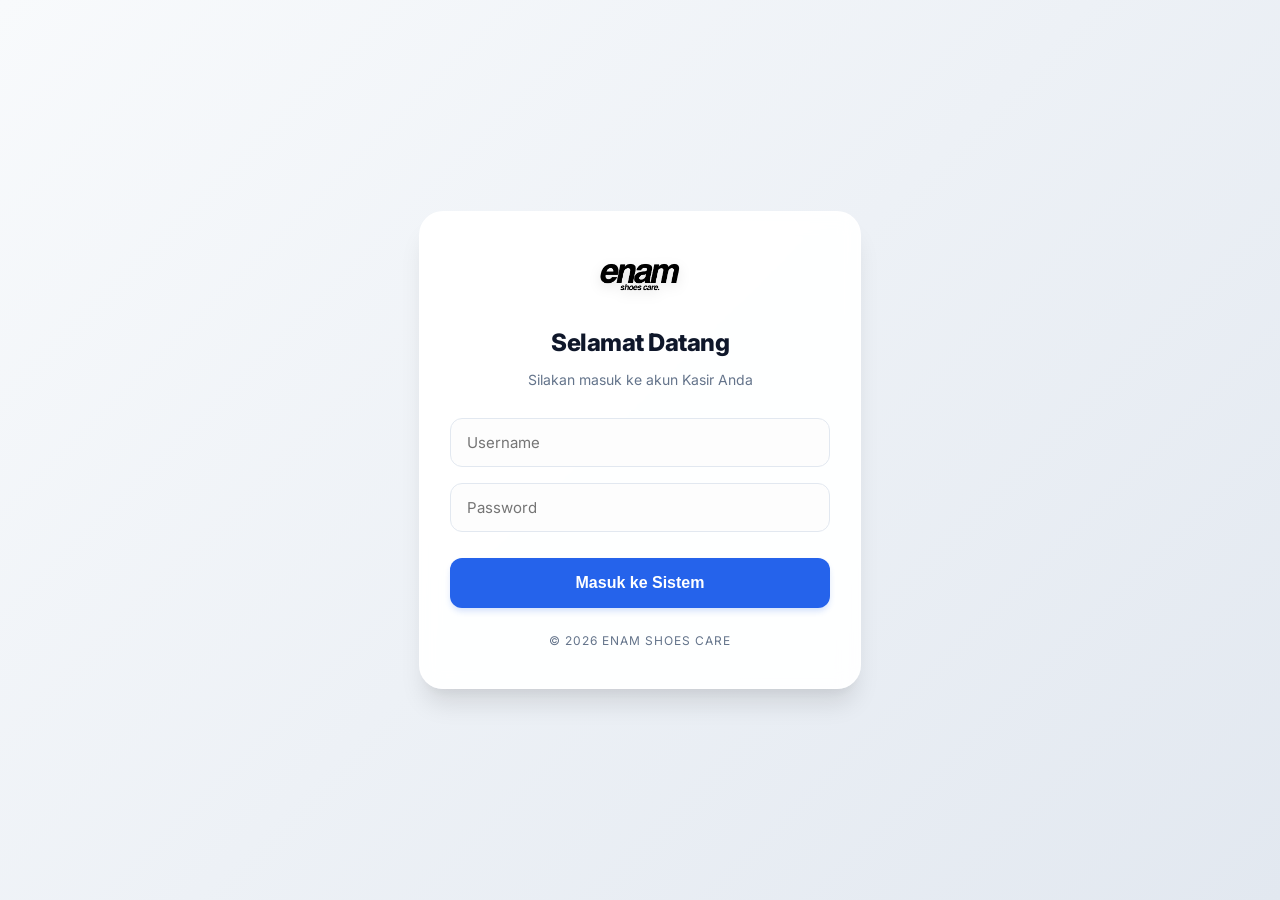
==== login.html @ 01756213 "Add files via upload" ====
<!DOCTYPE html>
<html lang="id">
<head>
    <meta charset="UTF-8">
    <meta name="viewport" content="width=device-width, initial-scale=1.0">
    <title>Login - Enam Shoes Care</title>
    <link href="https://fonts.googleapis.com/css2?family=Inter:wght@400;600;800&display=swap" rel="stylesheet">
    <style>
        :root {
            --primary: #2563eb;
            --primary-hover: #1d4ed8;
            --bg-gradient: linear-gradient(135deg, #f8fafc 0%, #e2e8f0 100%);
            --text-dark: #0f172a;
            --text-muted: #64748b;
        }

        body { 
            font-family: 'Inter', sans-serif; 
            background: var(--bg-gradient);
            display: flex; 
            justify-content: center; 
            align-items: center; 
            height: 100vh; 
            margin: 0; 
            overflow: hidden;
        }

        /* Animasi masuk */
        @keyframes fadeIn {
            from { opacity: 0; transform: translateY(20px); }
            to { opacity: 1; transform: translateY(0); }
        }

        .login-card {
            background: rgba(255, 255, 255, 0.95);
            padding: 40px 30px;
            border-radius: 24px;
            box-shadow: 0 20px 25px -5px rgba(0, 0, 0, 0.1), 0 10px 10px -5px rgba(0, 0, 0, 0.04);
            width: 100%;
            max-width: 380px;
            text-align: center;
            animation: fadeIn 0.6s ease-out;
            backdrop-filter: blur(10px);
            border: 1px solid rgba(255, 255, 255, 0.5);
        }

        .logo-wrapper {
            margin-bottom: 24px;
        }

        .logo { 
            max-width: 110px; 
            height: auto;
            filter: drop-shadow(0 4px 6px rgba(0,0,0,0.1));
            transition: transform 0.3s ease;
        }
        
        .logo:hover {
            transform: scale(1.05);
        }

        h2 { 
            margin: 0 0 8px 0; 
            color: var(--text-dark); 
            font-size: 24px; 
            font-weight: 800;
            letter-spacing: -0.5px;
        }

        p {
            color: var(--text-muted);
            font-size: 14px;
            margin-bottom: 30px;
        }

        .input-group {
            text-align: left;
            margin-bottom: 16px;
        }

        input {
            width: 100%;
            padding: 14px 16px;
            border: 1.5px solid #e2e8f0;
            border-radius: 12px;
            box-sizing: border-box;
            font-size: 15px;
            font-family: inherit;
            transition: all 0.2s ease;
            background: #fdfdfd;
        }

        input:focus {
            outline: none;
            border-color: var(--primary);
            background: white;
            box-shadow: 0 0 0 4px rgba(37, 99, 235, 0.1);
        }

        .btn-login {
            width: 100%;
            padding: 16px;
            background: var(--primary);
            color: white;
            border: none;
            border-radius: 12px;
            font-weight: 700;
            font-size: 16px;
            cursor: pointer;
            transition: all 0.2s ease;
            margin-top: 10px;
            box-shadow: 0 4px 6px -1px rgba(37, 99, 235, 0.2);
        }

        .btn-login:hover {
            background: var(--primary-hover);
            transform: translateY(-1px);
            box-shadow: 0 10px 15px -3px rgba(37, 99, 235, 0.3);
        }

        .btn-login:active {
            transform: translateY(0);
        }

        .footer-text {
            margin-top: 25px;
            font-size: 12px;
            color: var(--text-muted);
            text-transform: uppercase;
            letter-spacing: 1px;
        }
    </style>
</head>
<body>

<div class="login-card">
    <div class="logo-wrapper">
        <img src="logo.png" class="logo" alt="Logo Enam Shoes">
    </div>
    <h2>Selamat Datang</h2>
    <p>Silakan masuk ke akun Kasir Anda</p>
    
    <form id="loginForm">
        <div class="input-group">
            <input type="text" id="username" placeholder="Username" required autocomplete="username">
        </div>
        <div class="input-group">
            <input type="password" id="password" placeholder="Password" required autocomplete="current-password">
        </div>
        <button type="submit" class="btn-login">Masuk ke Sistem</button>
    </form>

    <div class="footer-text">
        &copy; 2026 Enam Shoes Care
    </div>
</div>

<script>
    document.getElementById('loginForm').onsubmit = function(e) {
        e.preventDefault();
        const u = document.getElementById('username').value;
        const p = document.getElementById('password').value;

        // Logika tetap sama seperti permintaan Anda
        if(u === 'admin' && p === 'wdntr12') {
            sessionStorage.setItem('role', 'admin');
            window.location.href = 'index.html';
        } else if(u === 'staf' && p === 'staf123') {
            sessionStorage.setItem('role', 'staff'); // Diubah ke 'staff' agar sinkron dengan file index & rekapan sebelumnya
            window.location.href = 'index.html';
        } else {
            alert("Login Gagal! Periksa kembali username/password.");
        }
    };
</script>

</body>
</html>
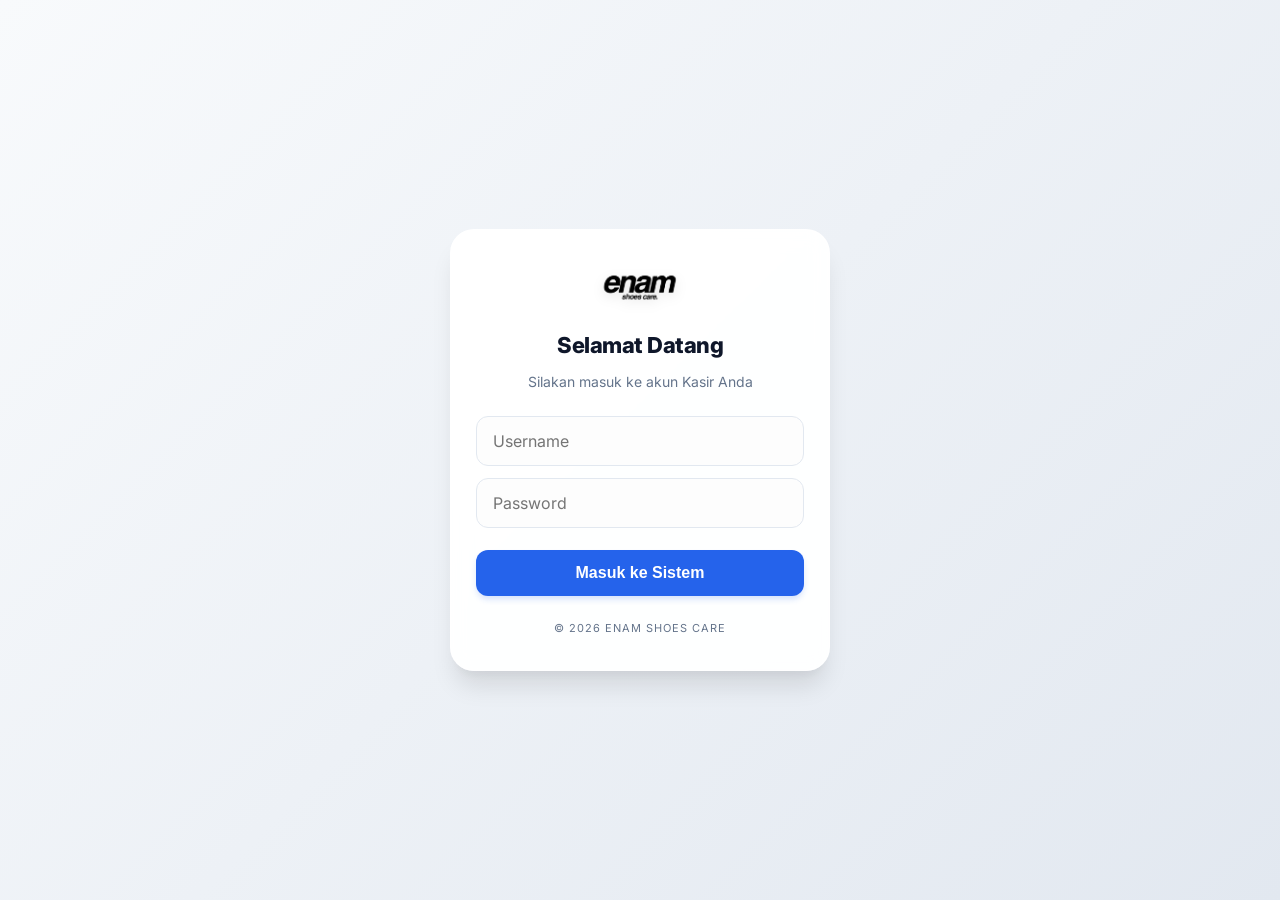
==== commit 85eb3ca9: "login.html" ====
--- a/login.html
+++ b/login.html
@@ -2,7 +2,7 @@
 <html lang="id">
 <head>
     <meta charset="UTF-8">
-    <meta name="viewport" content="width=device-width, initial-scale=1.0">
+    <meta name="viewport" content="width=device-width, initial-scale=1.0, maximum-scale=1.0, user-scalable=no">
     <title>Login - Enam Shoes Care</title>
     <link href="https://fonts.googleapis.com/css2?family=Inter:wght@400;600;800&display=swap" rel="stylesheet">
     <style>
@@ -20,20 +20,22 @@
             display: flex; 
             justify-content: center; 
             align-items: center; 
-            height: 100vh; 
+            min-height: 100vh;
             margin: 0; 
-            overflow: hidden;
+            padding: 20px;
+            box-sizing: border-box;
+            overscroll-behavior: none;
         }
 
         /* Animasi masuk */
         @keyframes fadeIn {
-            from { opacity: 0; transform: translateY(20px); }
+            from { opacity: 0; transform: translateY(15px); }
             to { opacity: 1; transform: translateY(0); }
         }
 
         .login-card {
             background: rgba(255, 255, 255, 0.95);
-            padding: 40px 30px;
+            padding: 35px 25px;
             border-radius: 24px;
             box-shadow: 0 20px 25px -5px rgba(0, 0, 0, 0.1), 0 10px 10px -5px rgba(0, 0, 0, 0.04);
             width: 100%;
@@ -42,27 +44,26 @@
             animation: fadeIn 0.6s ease-out;
             backdrop-filter: blur(10px);
             border: 1px solid rgba(255, 255, 255, 0.5);
+            box-sizing: border-box;
         }
 
-        .logo-wrapper {
-            margin-bottom: 24px;
+        @media (max-width: 350px) {
+            .login-card { padding: 25px 15px; }
+            h2 { font-size: 20px !important; }
         }
 
+        .logo-wrapper { margin-bottom: 20px; }
+
         .logo { 
-            max-width: 110px; 
+            max-width: 100px; 
             height: auto;
             filter: drop-shadow(0 4px 6px rgba(0,0,0,0.1));
-            transition: transform 0.3s ease;
-        }
-        
-        .logo:hover {
-            transform: scale(1.05);
         }
 
         h2 { 
             margin: 0 0 8px 0; 
             color: var(--text-dark); 
-            font-size: 24px; 
+            font-size: 22px; 
             font-weight: 800;
             letter-spacing: -0.5px;
         }
@@ -70,25 +71,28 @@
         p {
             color: var(--text-muted);
             font-size: 14px;
-            margin-bottom: 30px;
+            margin-bottom: 25px;
+            line-height: 1.4;
         }
 
         .input-group {
             text-align: left;
-            margin-bottom: 16px;
+            margin-bottom: 12px;
         }
 
-        input {
-            width: 100%;
-            padding: 14px 16px;
-            border: 1.5px solid #e2e8f0;
-            border-radius: 12px;
-            box-sizing: border-box;
-            font-size: 15px;
-            font-family: inherit;
-            transition: all 0.2s ease;
-            background: #fdfdfd;
-        }
+           input {
+        width: 100%;
+        padding: 14px 16px;
+        border: 1.5px solid #e2e8f0;
+        border-radius: 12px;
+        box-sizing: border-box;
+        font-size: 16px; /* Mencegah auto-zoom di ios */
+        font-family: inherit;
+        transition: all 0.2s ease;
+        background: #fdfdfd;
+        -webkit-appearance: none; /* Tambahkan tanda minus di depan */
+        appearance: none;         /* Tambahkan ini juga agar standar */
+    }
 
         input:focus {
             outline: none;
@@ -99,7 +103,7 @@
 
         .btn-login {
             width: 100%;
-            padding: 16px;
+            padding: 14px;
             background: var(--primary);
             color: white;
             border: none;
@@ -110,21 +114,15 @@
             transition: all 0.2s ease;
             margin-top: 10px;
             box-shadow: 0 4px 6px -1px rgba(37, 99, 235, 0.2);
+            -webkit-tap-highlight-color: transparent;
         }
 
-        .btn-login:hover {
-            background: var(--primary-hover);
-            transform: translateY(-1px);
-            box-shadow: 0 10px 15px -3px rgba(37, 99, 235, 0.3);
-        }
-
-        .btn-login:active {
-            transform: translateY(0);
-        }
+        .btn-login:hover { background: var(--primary-hover); }
+        .btn-login:active { transform: scale(0.98); }
 
         .footer-text {
             margin-top: 25px;
-            font-size: 12px;
+            font-size: 11px;
             color: var(--text-muted);
             text-transform: uppercase;
             letter-spacing: 1px;
@@ -142,7 +140,7 @@
     
     <form id="loginForm">
         <div class="input-group">
-            <input type="text" id="username" placeholder="Username" required autocomplete="username">
+            <input type="text" id="username" placeholder="Username" required autocomplete="username" spellcheck="false">
         </div>
         <div class="input-group">
             <input type="password" id="password" placeholder="Password" required autocomplete="current-password">
@@ -161,12 +159,12 @@
         const u = document.getElementById('username').value;
         const p = document.getElementById('password').value;
 
-        // Logika tetap sama seperti permintaan Anda
+        // FITUR LOGIN ASLI (TIDAK BERUBAH)
         if(u === 'admin' && p === 'wdntr12') {
             sessionStorage.setItem('role', 'admin');
             window.location.href = 'index.html';
         } else if(u === 'staf' && p === 'staf123') {
-            sessionStorage.setItem('role', 'staff'); // Diubah ke 'staff' agar sinkron dengan file index & rekapan sebelumnya
+            sessionStorage.setItem('role', 'staff'); 
             window.location.href = 'index.html';
         } else {
             alert("Login Gagal! Periksa kembali username/password.");
@@ -175,4 +173,4 @@
 </script>
 
 </body>
-</html>+</html>
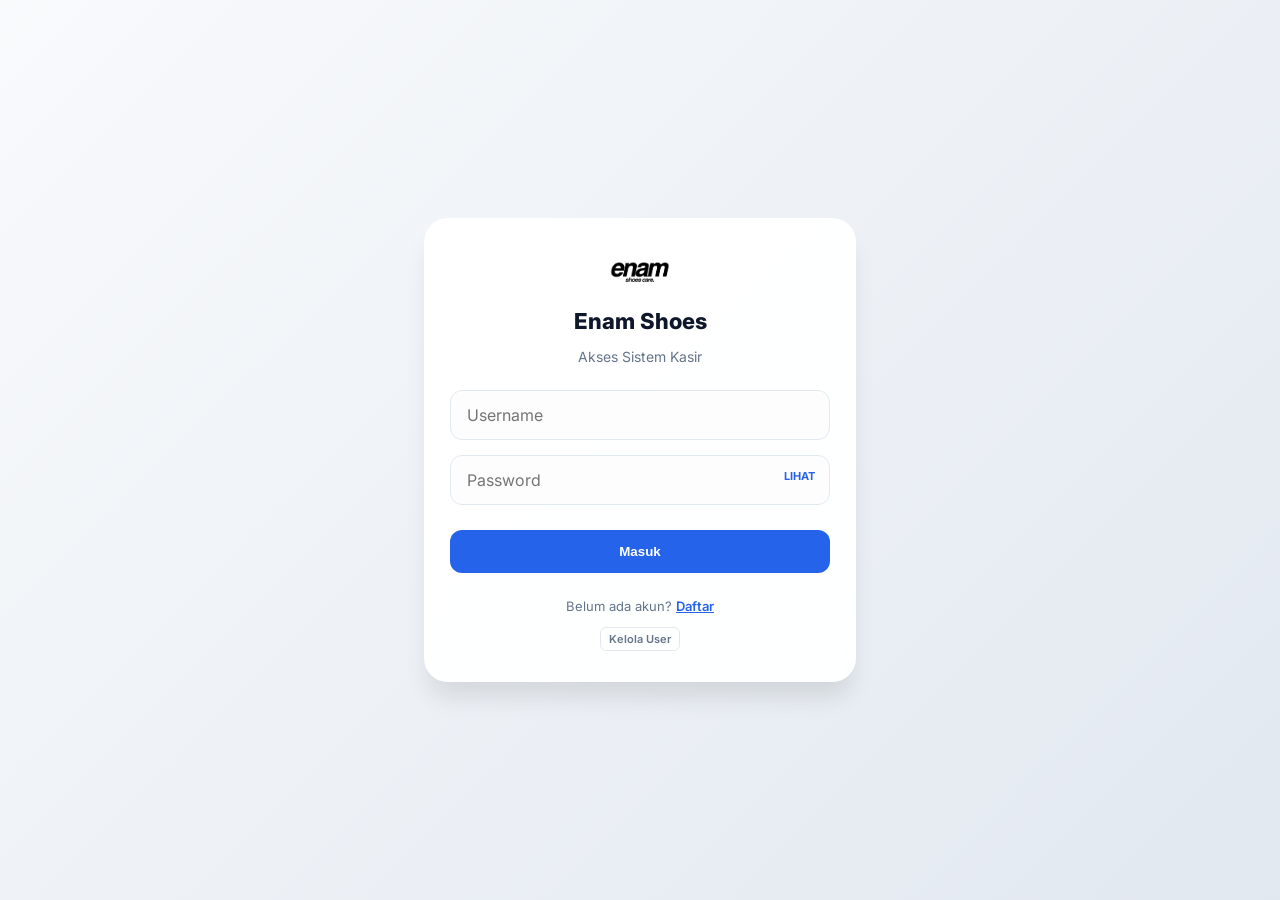
==== commit 76fe8df9: "login.html" ====
--- a/login.html
+++ b/login.html
@@ -3,12 +3,13 @@
 <head>
     <meta charset="UTF-8">
     <meta name="viewport" content="width=device-width, initial-scale=1.0, maximum-scale=1.0, user-scalable=no">
-    <title>Login - Enam Shoes Care</title>
+    <title>Sistem Akses - Enam Shoes Care</title>
     <link href="https://fonts.googleapis.com/css2?family=Inter:wght@400;600;800&display=swap" rel="stylesheet">
     <style>
         :root {
             --primary: #2563eb;
-            --primary-hover: #1d4ed8;
+            --danger: #ef4444;
+            --success: #059669;
             --bg-gradient: linear-gradient(135deg, #f8fafc 0%, #e2e8f0 100%);
             --text-dark: #0f172a;
             --text-muted: #64748b;
@@ -17,160 +18,266 @@
         body { 
             font-family: 'Inter', sans-serif; 
             background: var(--bg-gradient);
-            display: flex; 
-            justify-content: center; 
-            align-items: center; 
-            min-height: 100vh;
-            margin: 0; 
-            padding: 20px;
-            box-sizing: border-box;
-            overscroll-behavior: none;
-        }
-
-        /* Animasi masuk */
-        @keyframes fadeIn {
-            from { opacity: 0; transform: translateY(15px); }
-            to { opacity: 1; transform: translateY(0); }
-        }
-
-        .login-card {
+            display: flex; justify-content: center; align-items: center; 
+            min-height: 100vh; margin: 0; padding: 20px; box-sizing: border-box;
+        }
+
+        .card {
             background: rgba(255, 255, 255, 0.95);
             padding: 35px 25px;
             border-radius: 24px;
-            box-shadow: 0 20px 25px -5px rgba(0, 0, 0, 0.1), 0 10px 10px -5px rgba(0, 0, 0, 0.04);
-            width: 100%;
-            max-width: 380px;
+            box-shadow: 0 20px 25px -5px rgba(0, 0, 0, 0.1);
+            width: 100%; max-width: 380px;
             text-align: center;
-            animation: fadeIn 0.6s ease-out;
             backdrop-filter: blur(10px);
             border: 1px solid rgba(255, 255, 255, 0.5);
-            box-sizing: border-box;
-        }
-
-        @media (max-width: 350px) {
-            .login-card { padding: 25px 15px; }
-            h2 { font-size: 20px !important; }
-        }
-
-        .logo-wrapper { margin-bottom: 20px; }
-
-        .logo { 
-            max-width: 100px; 
-            height: auto;
-            filter: drop-shadow(0 4px 6px rgba(0,0,0,0.1));
-        }
-
-        h2 { 
-            margin: 0 0 8px 0; 
-            color: var(--text-dark); 
-            font-size: 22px; 
-            font-weight: 800;
-            letter-spacing: -0.5px;
-        }
-
-        p {
-            color: var(--text-muted);
-            font-size: 14px;
-            margin-bottom: 25px;
-            line-height: 1.4;
-        }
-
-        .input-group {
-            text-align: left;
-            margin-bottom: 12px;
-        }
-
-           input {
-        width: 100%;
-        padding: 14px 16px;
-        border: 1.5px solid #e2e8f0;
-        border-radius: 12px;
-        box-sizing: border-box;
-        font-size: 16px; /* Mencegah auto-zoom di ios */
-        font-family: inherit;
-        transition: all 0.2s ease;
-        background: #fdfdfd;
-        -webkit-appearance: none; /* Tambahkan tanda minus di depan */
-        appearance: none;         /* Tambahkan ini juga agar standar */
-    }
-
-        input:focus {
-            outline: none;
-            border-color: var(--primary);
-            background: white;
-            box-shadow: 0 0 0 4px rgba(37, 99, 235, 0.1);
-        }
-
-        .btn-login {
-            width: 100%;
-            padding: 14px;
-            background: var(--primary);
-            color: white;
-            border: none;
-            border-radius: 12px;
-            font-weight: 700;
-            font-size: 16px;
-            cursor: pointer;
-            transition: all 0.2s ease;
-            margin-top: 10px;
-            box-shadow: 0 4px 6px -1px rgba(37, 99, 235, 0.2);
-            -webkit-tap-highlight-color: transparent;
-        }
-
-        .btn-login:hover { background: var(--primary-hover); }
-        .btn-login:active { transform: scale(0.98); }
-
-        .footer-text {
-            margin-top: 25px;
-            font-size: 11px;
-            color: var(--text-muted);
-            text-transform: uppercase;
-            letter-spacing: 1px;
-        }
+            animation: fadeIn 0.4s ease-out;
+        }
+
+        @keyframes fadeIn { from { opacity: 0; transform: translateY(10px); } to { opacity: 1; transform: translateY(0); } }
+
+        .hidden { display: none !important; }
+        .logo { max-width: 80px; margin-bottom: 15px; pointer-events: none; }
+        h2 { margin: 0; color: var(--text-dark); font-size: 22px; font-weight: 800; }
+        p { color: var(--text-muted); font-size: 14px; margin-bottom: 25px; }
+
+        .input-group { text-align: left; margin-bottom: 15px; position: relative; }
+        
+        input, select {
+            width: 100%; padding: 14px 16px;
+            border: 1.5px solid #e2e8f0; border-radius: 12px;
+            font-size: 16px; box-sizing: border-box; background: #fdfdfd;
+            font-family: inherit; transition: 0.2s;
+        }
+
+        input:focus { outline: none; border-color: var(--primary); box-shadow: 0 0 0 4px rgba(37,99,235,0.1); }
+
+        .toggle-pass {
+            position: absolute; right: 15px; top: 14px;
+            font-size: 11px; font-weight: 700; color: var(--primary);
+            cursor: pointer; user-select: none; z-index: 5;
+        }
+
+        .btn-main {
+            width: 100%; padding: 14px;
+            background: var(--primary); color: white;
+            border: none; border-radius: 12px;
+            font-weight: 700; cursor: pointer; margin-top: 10px;
+        }
+
+        /* Modal Manajemen Pengguna */
+        .modal {
+            position: fixed; top: 0; left: 0; width: 100%; height: 100%;
+            background: rgba(15, 23, 42, 0.7); display: flex; justify-content: center; align-items: center;
+            z-index: 100; backdrop-filter: blur(5px);
+        }
+        .modal-content {
+            background: white; padding: 30px; border-radius: 24px;
+            width: 90%; max-width: 400px; max-height: 80vh; overflow-y: auto;
+            text-align: center;
+        }
+        .user-list-container {
+            margin: 20px 0; border: 1px solid #f1f5f9; border-radius: 12px;
+            max-height: 250px; overflow-y: auto;
+        }
+        .user-item {
+            display: flex; justify-content: space-between; align-items: center;
+            padding: 12px 15px; border-bottom: 1px solid #f1f5f9;
+        }
+        .user-item:last-child { border-bottom: none; }
+        .user-info { text-align: left; }
+        .user-info b { font-size: 14px; color: var(--text-dark); display: block; }
+        .user-info i { font-size: 11px; color: var(--text-muted); font-style: normal; }
+        
+        .btn-del {
+            background: #fee2e2; color: #dc2626; border: none;
+            padding: 6px 12px; border-radius: 8px; cursor: pointer; 
+            font-size: 11px; font-weight: 800;
+        }
+
+        .switch-text { margin-top: 25px; font-size: 13px; color: var(--text-muted); }
+        .switch-text span { color: var(--primary); cursor: pointer; font-weight: 600; text-decoration: underline; }
     </style>
 </head>
 <body>
 
-<div class="login-card">
-    <div class="logo-wrapper">
-        <img src="logo.png" class="logo" alt="Logo Enam Shoes">
+    <!-- HALAMAN LOGIN -->
+    <div id="loginPage" class="card">
+        <img src="logo.png" class="logo">
+        <h2>Enam Shoes</h2>
+        <p>Akses Sistem Kasir</p>
+        <form id="loginForm">
+            <div class="input-group">
+                <input type="text" id="l_user" placeholder="Username" required>
+            </div>
+            <div class="input-group">
+                <input type="password" id="l_pass" placeholder="Password" required>
+                <span class="toggle-pass" onclick="toggleView('l_pass')">LIHAT</span>
+            </div>
+            <button type="submit" class="btn-main">Masuk</button>
+        </form>
+        <div class="switch-text">
+            Belum ada akun? <span onclick="showPage('signupPage')">Daftar</span><br><br>
+            <span onclick="openManageUsers()" style="color: #64748b; text-decoration: none; font-size: 11px; border: 1px solid #e2e8f0; padding: 4px 8px; border-radius: 6px;">Kelola User</span>
+        </div>
     </div>
-    <h2>Selamat Datang</h2>
-    <p>Silakan masuk ke akun Kasir Anda</p>
-    
-    <form id="loginForm">
-        <div class="input-group">
-            <input type="text" id="username" placeholder="Username" required autocomplete="username" spellcheck="false">
+
+    <!-- HALAMAN DAFTAR -->
+    <div id="signupPage" class="card hidden">
+        <h2>Daftar Staf</h2>
+        <p>Buat akun akses baru</p>
+        <form id="signupForm">
+            <div class="input-group"><input type="text" id="s_user" placeholder="Username Baru" required></div>
+            <div class="input-group">
+                <input type="password" id="s_pass" placeholder="Password Baru" required>
+                <span class="toggle-pass" onclick="toggleView('s_pass')">LIHAT</span>
+            </div>
+            <div class="input-group">
+                <select id="s_role" onchange="checkRole()">
+                    <option value="staff">Staff / Kasir</option>
+                    <option value="admin">Administrator</option>
+                </select>
+            </div>
+            <div id="pinArea" class="hidden">
+                <div class="input-group">
+                    <input type="password" id="s_pin" placeholder="PIN Otorisasi Admin" inputmode="numeric">
+                </div>
+            </div>
+            <button type="submit" class="btn-main" style="background: var(--success)">Daftar Akun</button>
+        </form>
+        <div class="switch-text">Sudah ada akun? <span onclick="showPage('loginPage')">Login</span></div>
+    </div>
+
+    <!-- MODAL MANAJEMEN USER -->
+    <div id="manageModal" class="modal hidden">
+        <div class="modal-content">
+            <h3 style="margin:0">Manajemen Pengguna</h3>
+            <p style="font-size: 12px; margin-top:5px">Daftar akun yang tersimpan di perangkat ini.</p>
+            
+            <div class="user-list-container" id="userList">
+                <!-- Data User Muncul Disini -->
+            </div>
+            
+            <button onclick="closeManageUsers()" class="btn-main" style="background: var(--text-dark)">Tutup</button>
         </div>
-        <div class="input-group">
-            <input type="password" id="password" placeholder="Password" required autocomplete="current-password">
-        </div>
-        <button type="submit" class="btn-login">Masuk ke Sistem</button>
-    </form>
-
-    <div class="footer-text">
-        &copy; 2026 Enam Shoes Care
     </div>
-</div>
 
 <script>
+    const DB_KEY = 'enamShoes_users';
+    const ADMIN_PIN = "132003";
+
+    // --- LOGIKA DATABASE (LocalStorage) ---
+    function initDB() {
+        let data = localStorage.getItem(DB_KEY);
+        if (!data || data === "[]") {
+            const initialUsers = [
+                {user: 'admin', pass: 'wdntr12', role: 'admin'},
+                {user: 'staf', pass: 'staf123', role: 'staff'}
+            ];
+            localStorage.setItem(DB_KEY, JSON.stringify(initialUsers));
+            return initialUsers;
+        }
+        return JSON.parse(data);
+    }
+
+    function toggleView(id) {
+        const x = document.getElementById(id);
+        x.type === "password" ? x.type = "text" : x.type = "password";
+    }
+
+    function showPage(id) {
+        document.getElementById('loginPage').classList.add('hidden');
+        document.getElementById('signupPage').classList.add('hidden');
+        document.getElementById(id).classList.remove('hidden');
+    }
+
+    function checkRole() {
+        const role = document.getElementById('s_role').value;
+        document.getElementById('pinArea').className = (role === 'admin' ? '' : 'hidden');
+    }
+
+    // --- MANAJEMEN USER (Fix image_0d4720.jpg) ---
+    function openManageUsers() {
+        const input = prompt("Masukkan PIN Admin:");
+        if (input === null) return;
+        if (input !== ADMIN_PIN) return alert("Akses Ditolak! PIN Salah.");
+
+        document.getElementById('manageModal').classList.remove('hidden');
+        renderUserList();
+    }
+
+    function closeManageUsers() {
+        document.getElementById('manageModal').classList.add('hidden');
+    }
+
+    function renderUserList() {
+        const users = initDB();
+        const container = document.getElementById('userList');
+        container.innerHTML = '';
+
+        users.forEach((u, index) => {
+            const item = document.createElement('div');
+            item.className = 'user-item';
+            item.innerHTML = `
+                <div class="user-info">
+                    <b>${u.user}</b>
+                    <i>Role: ${u.role}</i>
+                </div>
+                ${u.user !== 'admin' ? `<button class="btn-del" onclick="deleteUser(${index})">Hapus</button>` : '<small style="color:#cbd5e1">Sistem</small>'}
+            `;
+            container.appendChild(item);
+        });
+    }
+
+    function deleteUser(index) {
+        if (confirm("Hapus akun ini?")) {
+            let users = initDB();
+            users.splice(index, 1);
+            localStorage.setItem(DB_KEY, JSON.stringify(users));
+            renderUserList();
+        }
+    }
+
+    // --- HANDLER FORM ---
+    document.getElementById('signupForm').onsubmit = function(e) {
+        e.preventDefault();
+        const user = document.getElementById('s_user').value.trim();
+        const pass = document.getElementById('s_pass').value;
+        const role = document.getElementById('s_role').value;
+        const pin = document.getElementById('s_pin').value;
+
+        if (role === 'admin' && pin !== ADMIN_PIN) return alert("PIN Otorisasi Salah!");
+        
+        let users = initDB();
+        if (users.some(u => u.user.toLowerCase() === user.toLowerCase())) return alert("Username sudah terdaftar!");
+
+        users.push({user, pass, role});
+        localStorage.setItem(DB_KEY, JSON.stringify(users));
+        alert("Berhasil mendaftar!");
+        showPage('loginPage');
+        this.reset();
+    };
+
     document.getElementById('loginForm').onsubmit = function(e) {
         e.preventDefault();
-        const u = document.getElementById('username').value;
-        const p = document.getElementById('password').value;
-
-        // FITUR LOGIN ASLI (TIDAK BERUBAH)
-        if(u === 'admin' && p === 'wdntr12') {
-            sessionStorage.setItem('role', 'admin');
-            window.location.href = 'index.html';
-        } else if(u === 'staf' && p === 'staf123') {
-            sessionStorage.setItem('role', 'staff'); 
-            window.location.href = 'index.html';
+        const uIn = document.getElementById('l_user').value.trim();
+        const pIn = document.getElementById('l_pass').value;
+        
+        const users = initDB();
+        const found = users.find(u => u.user === uIn && u.pass === pIn);
+
+        if (found) {
+            sessionStorage.setItem('isLoggedIn', 'true');
+            sessionStorage.setItem('role', found.role);
+            alert("Berhasil Masuk!");
+            window.location.href = 'index.html'; 
         } else {
-            alert("Login Gagal! Periksa kembali username/password.");
+            alert("Username atau Password salah!");
         }
     };
+
+    // Jalankan inisialisasi database saat pertama kali buka
+    initDB();
 </script>
-
 </body>
 </html>
